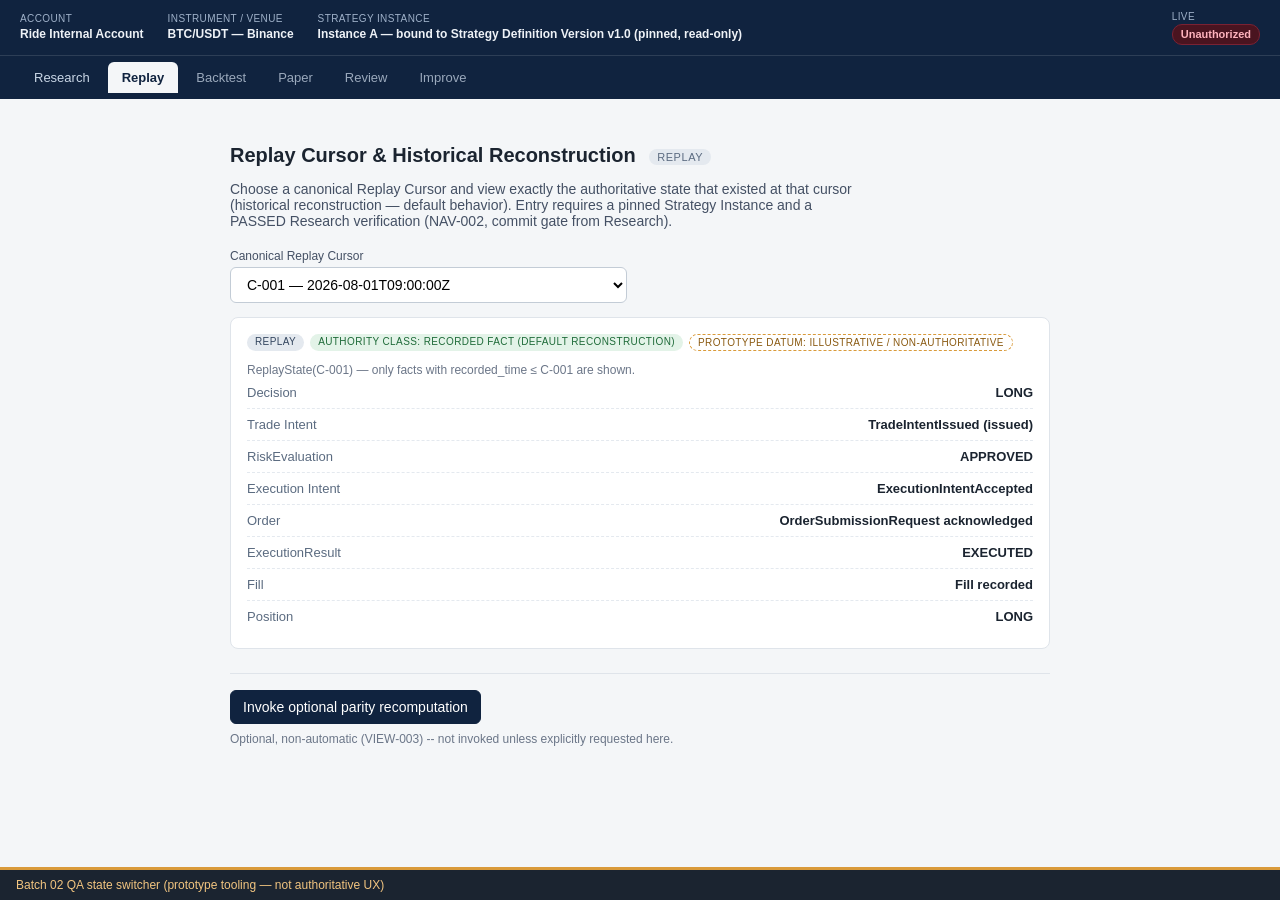
==== prototype/phase-2/batch-02/index.html @ 1adb3680 "Author Phase 2 Product Prototype Batch 02: Replay reconstruction + optional parity verification Seco" ====
<!doctype html>
<html lang="en">
<head>
<meta charset="utf-8">
<meta name="viewport" content="width=device-width, initial-scale=1">
<title>Ride — Phase 2 Prototype — Batch 02 (Replay reconstruction + optional parity)</title>
<link rel="stylesheet" href="styles.css">
</head>
<body>

<!-- WS-001 Ride Workspace Shell (bounded subset, same convention as Batch 01). This is a
     separate, self-contained page — it does NOT share live JS state with Batch 01's page.
     "Arriving from Research" context (pinned Strategy Instance, Research verification outcome)
     is represented as Batch-02-local simulated incoming context (QA panel), NOT by re-
     implementing VIEW-001/VIEW-002. -->
<header class="shell" id="shell">
  <div class="shell-row shell-context-bar" id="context-bar">
    <div class="context-item">
      <span class="context-label">Account</span>
      <span class="context-value" id="ctx-account">Ride Internal Account</span>
    </div>
    <div class="context-item">
      <span class="context-label">Instrument / Venue</span>
      <span class="context-value" id="ctx-instrument">BTC/USDT — Binance</span>
    </div>
    <div class="context-item">
      <span class="context-label">Strategy Instance</span>
      <span class="context-value" id="ctx-strategy-instance">— see below —</span>
    </div>
    <div class="context-item context-item-live">
      <span class="context-label">Live</span>
      <span class="context-value badge badge-unauthorized" id="ctx-live">Unauthorized</span>
    </div>
  </div>
  <nav class="shell-row shell-nav" id="nav-bar" aria-label="Lifecycle stage navigation">
    <a class="nav-btn" href="../batch-01/index.html" data-nav="NAV-001">Research</a>
    <button class="nav-btn nav-btn-active" data-nav="NAV-002" data-target="screen-scr-002">Replay</button>
    <button class="nav-btn nav-btn-deferred" data-nav="NAV-003" data-target="screen-deferred" data-stage="Backtest">Backtest</button>
    <button class="nav-btn nav-btn-deferred" data-nav="NAV-004" data-target="screen-deferred" data-stage="Paper">Paper</button>
    <button class="nav-btn nav-btn-deferred" data-nav="NAV-005" data-target="screen-deferred" data-stage="Review">Review</button>
    <button class="nav-btn nav-btn-deferred" data-nav="NAV-006" data-target="screen-deferred" data-stage="Improve">Improve</button>
  </nav>
</header>

<main id="main">

  <!-- SCR-002 Replay Cursor & Historical Reconstruction. Traceability: traceability.md#scr-002 -->
  <section class="screen" id="screen-scr-002" data-screen="SCR-002">
    <h1>Replay Cursor &amp; Historical Reconstruction <span class="stage-label">Replay</span></h1>
    <p class="purpose">Choose a canonical Replay Cursor and view exactly the authoritative state
      that existed at that cursor (historical reconstruction — default behavior). Entry requires
      a pinned Strategy Instance and a PASSED Research verification (NAV-002, commit gate from
      Research).</p>

    <div id="scr-002-precondition-body">
      <!-- populated by app.js: NAV-002-level gate (missing Strategy Instance / verification not
           PASSED) or the cursor picker + reconstruction body -->
    </div>
  </section>

  <!-- VIEW-003 Parity Recomputation Result. Traceability: traceability.md#view-003 -->
  <section class="screen screen-hidden" id="screen-view-003" data-screen="VIEW-003">
    <h1>Parity Recomputation Result <span class="stage-label">Replay</span></h1>
    <p class="purpose">Optional, non-authoritative verification that recomputed Decision logic
      matches the recorded Decision at the current cursor — never invoked automatically, never a
      write path into the Decision authoritative stream.</p>

    <div id="view-003-body">
      <!-- populated by app.js -->
    </div>

    <div class="exit-row">
      <button class="btn" data-nav="NAV-002" data-target="screen-scr-002">Back to Replay</button>
    </div>
  </section>

  <!-- Placeholder for stages not included in Batch 02. -->
  <section class="screen screen-hidden" id="screen-deferred" data-screen="DEFERRED">
    <h1><span id="deferred-stage-name">This stage</span> <span class="stage-label">Deferred</span></h1>
    <p class="purpose">Read-only navigation to this destination is preserved (UX-P-5), but its
      substantive screen/view content is not authored in Batch 02 — it is deferred to a later
      Phase 2 batch. No behavior is invented here.</p>
    <button class="btn" data-nav="NAV-002" data-target="screen-scr-002">Back to Replay</button>
  </section>

</main>

<!-- Prototype QA panel — NOT part of the authoritative UX itself. Also used here to simulate
     "arriving from Research" incoming context (pinned Strategy Instance / verification outcome)
     without re-implementing VIEW-001/VIEW-002 as new surfaces. -->
<footer class="qa-panel" id="qa-panel">
  <button id="qa-toggle" class="qa-toggle" aria-expanded="false">Batch 02 QA state switcher (prototype tooling — not authoritative UX)</button>
  <div class="qa-body qa-hidden" id="qa-body">
    <div class="qa-group">
      <span class="qa-group-label">Simulated incoming context (NAV-002 precondition)</span>
      <button class="qa-btn" data-qa="incoming-ok">Strategy Instance pinned + verification PASSED (default)</button>
      <button class="qa-btn" data-qa="incoming-no-instance">No Strategy Instance pinned</button>
      <button class="qa-btn" data-qa="incoming-not-passed">Verification FAILED/INDETERMINATE</button>
    </div>
    <div class="qa-group">
      <span class="qa-group-label">SCR-002 states</span>
      <button class="qa-btn" data-qa="scr002-loading">STATE-001 loading</button>
      <button class="qa-btn" data-qa="scr002-normal">Normal reconstruction</button>
    </div>
    <div class="qa-group">
      <span class="qa-group-label">VIEW-003 outcome (demo-selected, non-computed)</span>
      <button class="qa-btn" data-qa="view003-match">STATE-007 MATCH</button>
      <button class="qa-btn" data-qa="view003-mismatch">STATE-008 MISMATCH</button>
      <button class="qa-btn" data-qa="view003-indeterminate">STATE-030 INDETERMINATE</button>
    </div>
    <div class="qa-group">
      <button class="qa-btn qa-btn-reset" id="qa-reset">Reset demo state</button>
    </div>
  </div>
</footer>

<script src="app.js"></script>
</body>
</html>
---- prototype/phase-2/batch-02/styles.css ----
/* Ride — Phase 2 Prototype — Batch 02. Illustrative styling only.
   No pixel/branding decision is authoritative — Out-of-scope per ux-blueprint.md.
   Duplicated (not shared/linked) from Batch 01's visual conventions on purpose — keeps each
   batch independently reviewable/mutable without cross-batch coupling. */

* { box-sizing: border-box; }

body {
  margin: 0;
  font-family: -apple-system, BlinkMacSystemFont, "Segoe UI", Helvetica, Arial, sans-serif;
  color: #1b2430;
  background: #f4f6f8;
}

/* ---- WS-001 shell ---- */

.shell {
  background: #10233f;
  color: #eef2f7;
  position: sticky;
  top: 0;
  z-index: 10;
}

.shell-row {
  display: flex;
  align-items: center;
  gap: 24px;
  padding: 10px 20px;
}

.shell-context-bar {
  border-bottom: 1px solid rgba(255,255,255,0.12);
  flex-wrap: wrap;
}

.context-item {
  display: flex;
  flex-direction: column;
  font-size: 12px;
  line-height: 1.4;
}

.context-item-live {
  margin-left: auto;
}

.context-label {
  text-transform: uppercase;
  letter-spacing: 0.04em;
  color: #9fb1c9;
  font-size: 10px;
}

.context-value {
  font-weight: 600;
}

.badge {
  display: inline-block;
  padding: 2px 8px;
  border-radius: 10px;
  font-size: 11px;
}

.badge-unauthorized {
  background: #4a1420;
  color: #ffb3bd;
  border: 1px solid #7a2233;
}

.shell-nav {
  gap: 4px;
  padding-top: 6px;
  padding-bottom: 6px;
}

.nav-btn {
  display: inline-block;
  background: transparent;
  border: none;
  color: #c9d6e6;
  padding: 8px 14px;
  border-radius: 6px 6px 0 0;
  cursor: pointer;
  font-size: 13px;
  text-decoration: none;
}

.nav-btn:hover {
  background: rgba(255,255,255,0.08);
}

.nav-btn-active {
  background: #f4f6f8;
  color: #10233f;
  font-weight: 700;
}

.nav-btn-deferred {
  opacity: 0.75;
}

/* ---- main content ---- */

main {
  max-width: 860px;
  margin: 0 auto;
  padding: 28px 20px 140px;
}

.screen h1 {
  font-size: 20px;
  margin-bottom: 4px;
}

.stage-label {
  font-size: 11px;
  font-weight: 500;
  text-transform: uppercase;
  letter-spacing: 0.05em;
  color: #5b6b80;
  background: #e4e9ef;
  padding: 2px 8px;
  border-radius: 10px;
  vertical-align: middle;
  margin-left: 8px;
}

.purpose {
  color: #445064;
  font-size: 14px;
  max-width: 640px;
  margin-bottom: 20px;
}

.screen-hidden {
  display: none;
}

.field-row {
  margin-bottom: 14px;
}

.field-row label {
  display: block;
  font-size: 12px;
  color: #445064;
  margin-bottom: 4px;
}

select, .btn {
  font-size: 14px;
  padding: 8px 12px;
  border-radius: 6px;
  border: 1px solid #c3ccd6;
  background: #fff;
}

.btn {
  cursor: pointer;
}

.btn-primary {
  background: #10233f;
  color: #fff;
  border-color: #10233f;
}

.btn-primary:disabled {
  background: #9fb1c9;
  border-color: #9fb1c9;
  cursor: not-allowed;
}

.exit-row {
  margin-top: 24px;
  padding-top: 16px;
  border-top: 1px solid #dfe4ea;
}

.hint {
  font-size: 12px;
  color: #6b7688;
  margin-top: 8px;
  max-width: 520px;
}

/* ---- state panels ---- */

.panel {
  border: 1px solid #dfe4ea;
  border-radius: 8px;
  padding: 16px;
  background: #fff;
  margin-bottom: 16px;
}

.panel-loading {
  color: #6b7688;
  font-style: italic;
}

.panel-blocked {
  border-color: #d99a3a;
  background: #fff8ec;
}

.panel-blocked .panel-title {
  color: #8a5a12;
}

.panel-fail {
  border-color: #c0455a;
  background: #fdf1f3;
}

.panel-fail .panel-title {
  color: #8a1f32;
}

.panel-indeterminate {
  border-color: #7a6bd9;
  background: #f4f2fd;
}

.panel-indeterminate .panel-title {
  color: #4a3a9e;
}

.panel-passed {
  border-color: #3f9d5c;
  background: #f0faf3;
}

.panel-passed .panel-title {
  color: #1f6b39;
}

.panel-title {
  font-weight: 700;
  margin-bottom: 6px;
}

.evidence-row {
  display: flex;
  justify-content: space-between;
  padding: 6px 0;
  border-bottom: 1px dashed #e4e9ef;
  font-size: 13px;
}

.evidence-row:last-child {
  border-bottom: none;
}

.evidence-label {
  color: #5b6b80;
}

.evidence-value {
  font-weight: 600;
  text-align: right;
}

.label-row {
  display: flex;
  gap: 6px;
  margin-bottom: 12px;
  flex-wrap: wrap;
}

.mode-label, .authority-label, .prototype-datum-label {
  font-size: 10px;
  text-transform: uppercase;
  letter-spacing: 0.04em;
  padding: 2px 8px;
  border-radius: 10px;
}

/* Prototype-datum-label communicates that the ACTUAL displayed value is a mock fixture, never a
   real recorded/recomputed fact — kept visually distinct from authority-label (which
   communicates the authority CLASS the production feature would carry). Same pattern as Batch
   01 (P2-B01-A-MAJ-01). */
.prototype-datum-label {
  background: transparent;
  color: #8a5a12;
  border: 1px dashed #d99a3a;
}

.mode-label {
  background: #e4e9ef;
  color: #33455e;
}

.authority-label-authoritative {
  background: #e3f3e8;
  color: #1f6b39;
}

.authority-label-recomputation {
  background: #eee9fb;
  color: #4a3a9e;
}

/* ---- SCR-002 lineage ---- */

.lineage-list {
  display: flex;
  flex-direction: column;
  gap: 0;
}

.lineage-step {
  display: flex;
  justify-content: space-between;
  padding: 8px 0;
  border-bottom: 1px dashed #e4e9ef;
  font-size: 13px;
}

.lineage-step:last-child {
  border-bottom: none;
}

.lineage-step-name {
  color: #5b6b80;
  min-width: 140px;
}

.lineage-step-value {
  font-weight: 600;
  text-align: right;
}

/* ---- VIEW-003 pinned-axis checklist ---- */

.axis-list {
  display: flex;
  flex-direction: column;
  gap: 0;
  margin-bottom: 12px;
}

.axis-row {
  display: flex;
  justify-content: space-between;
  align-items: center;
  padding: 6px 0;
  border-bottom: 1px dashed #e4e9ef;
  font-size: 12px;
}

.axis-row:last-child {
  border-bottom: none;
}

.axis-name {
  color: #445064;
}

.axis-status {
  font-weight: 600;
  padding: 1px 8px;
  border-radius: 8px;
  font-size: 11px;
}

.axis-status-ok {
  background: #e3f3e8;
  color: #1f6b39;
}

.axis-status-differs {
  background: #fdf1f3;
  color: #8a1f32;
}

.axis-status-unresolved {
  background: #f4f2fd;
  color: #4a3a9e;
}

.representation-compare {
  display: grid;
  grid-template-columns: 1fr 1fr;
  gap: 16px;
  margin-bottom: 16px;
}

@media (max-width: 640px) {
  .representation-compare {
    grid-template-columns: 1fr;
  }
}

.representation-panel h3 {
  font-size: 13px;
  margin: 0 0 8px;
  color: #33455e;
}

.digest-note {
  font-size: 12px;
  color: #6b7688;
  border-left: 3px solid #d99a3a;
  padding: 8px 12px;
  background: #fff8ec;
  margin-bottom: 16px;
}

.instance-list {
  display: flex;
  flex-direction: column;
  gap: 8px;
}

.instance-row {
  display: flex;
  align-items: center;
  justify-content: space-between;
  border: 1px solid #dfe4ea;
  border-radius: 8px;
  padding: 10px 14px;
  background: #fff;
}

.instance-row-pinned {
  border-color: #3f9d5c;
  background: #f0faf3;
}

/* ---- QA panel ---- */

.qa-panel {
  position: fixed;
  bottom: 0;
  left: 0;
  right: 0;
  background: #1b2430;
  color: #cfd8e3;
  border-top: 3px solid #d99a3a;
  z-index: 20;
}

.qa-toggle {
  width: 100%;
  text-align: left;
  background: transparent;
  color: #f2c580;
  border: none;
  padding: 8px 16px;
  font-size: 12px;
  cursor: pointer;
}

.qa-body {
  padding: 10px 16px 16px;
  display: flex;
  gap: 24px;
  flex-wrap: wrap;
}

.qa-hidden {
  display: none;
}

.qa-group {
  display: flex;
  align-items: center;
  gap: 6px;
  flex-wrap: wrap;
}

.qa-group-label {
  font-size: 11px;
  color: #8fa0b8;
  margin-right: 4px;
}

.qa-btn {
  font-size: 11px;
  padding: 5px 9px;
  border-radius: 5px;
  border: 1px solid #3a4a63;
  background: #253449;
  color: #cfd8e3;
  cursor: pointer;
}

.qa-btn:hover {
  background: #33455e;
}

.qa-btn-reset {
  border-color: #7a2233;
  color: #ffb3bd;
}
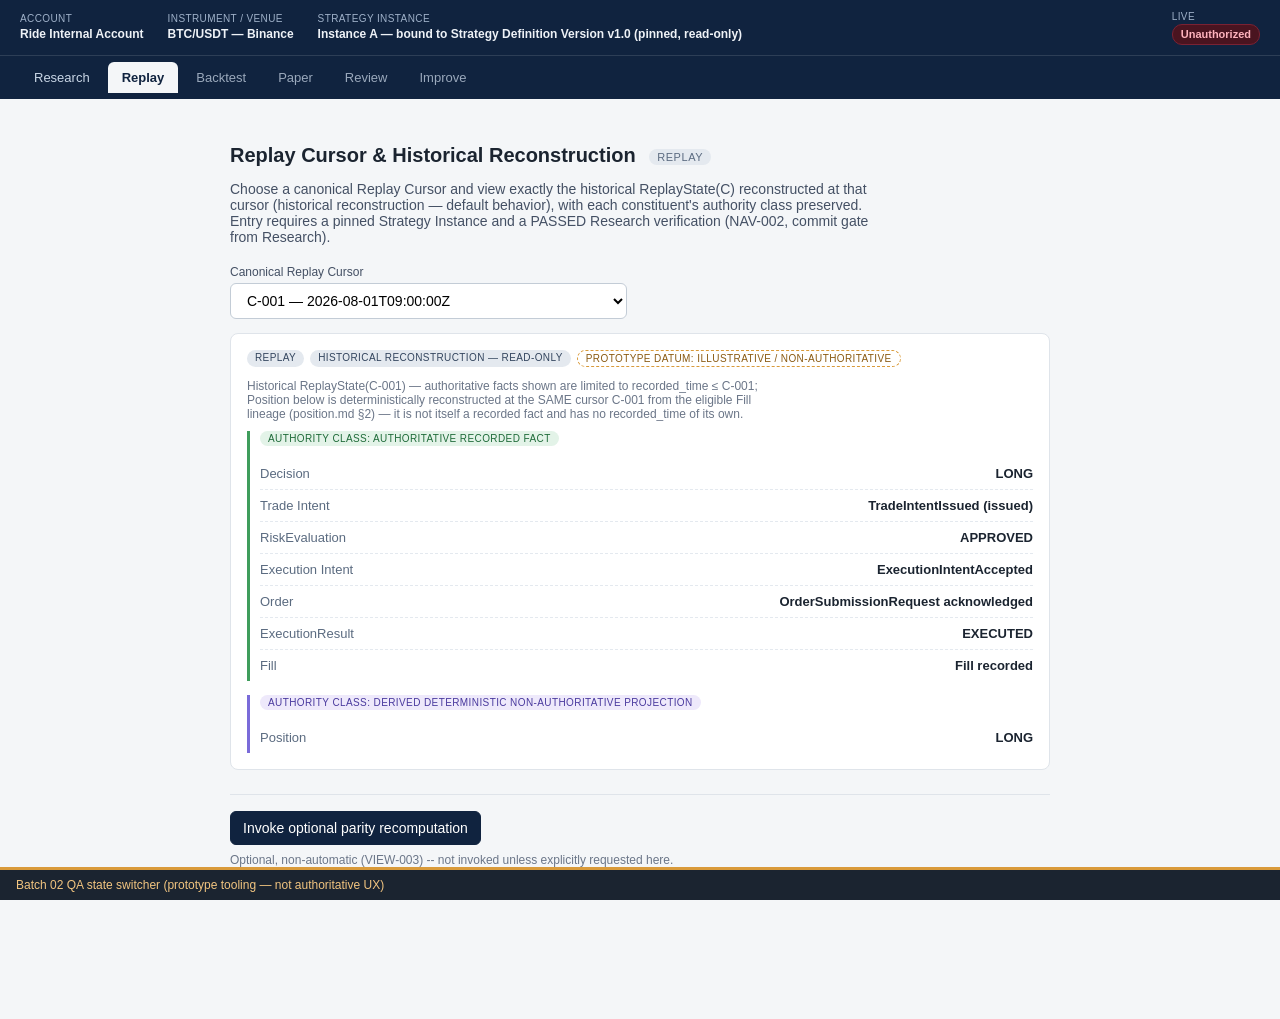
==== commit e8fb6fd7: "Batch 02: correct SCR-002 authority-class separation (P2-BCC-MAJ-01) Closes the remaining prototype-" ====
--- a/prototype/phase-2/batch-02/index.html
+++ b/prototype/phase-2/batch-02/index.html
@@ -47,10 +47,10 @@
   <!-- SCR-002 Replay Cursor & Historical Reconstruction. Traceability: traceability.md#scr-002 -->
   <section class="screen" id="screen-scr-002" data-screen="SCR-002">
     <h1>Replay Cursor &amp; Historical Reconstruction <span class="stage-label">Replay</span></h1>
-    <p class="purpose">Choose a canonical Replay Cursor and view exactly the authoritative state
-      that existed at that cursor (historical reconstruction — default behavior). Entry requires
-      a pinned Strategy Instance and a PASSED Research verification (NAV-002, commit gate from
-      Research).</p>
+    <p class="purpose">Choose a canonical Replay Cursor and view exactly the historical
+      ReplayState(C) reconstructed at that cursor (historical reconstruction — default behavior),
+      with each constituent's authority class preserved. Entry requires a pinned Strategy Instance
+      and a PASSED Research verification (NAV-002, commit gate from Research).</p>
 
     <div id="scr-002-precondition-body">
       <!-- populated by app.js: NAV-002-level gate (missing Strategy Instance / verification not
--- a/prototype/phase-2/batch-02/styles.css
+++ b/prototype/phase-2/batch-02/styles.css
@@ -333,6 +333,25 @@
   text-align: right;
 }
 
+/* v1.4 (closes P2-BCC-MAJ-01, prototype-side): two visually distinct groups so the authoritative
+   recorded-fact lineage and Position's derived, non-authoritative projection are never presented
+   under one universal authority label — same border-left accent convention as later batches'
+   evidence-group-upstream/downstream pattern. */
+.lineage-group {
+  margin-top: 10px;
+}
+
+.lineage-group-recorded {
+  border-left: 3px solid #3f9d5c;
+  padding-left: 10px;
+}
+
+.lineage-group-position {
+  border-left: 3px solid #7a6bd9;
+  padding-left: 10px;
+  margin-top: 14px;
+}
+
 /* ---- VIEW-003 pinned-axis checklist ---- */
 
 .axis-list {
@@ -379,6 +398,13 @@
 .axis-status-unresolved {
   background: #f4f2fd;
   color: #4a3a9e;
+}
+
+/* Distinct from axis-status-ok on purpose (closes P2-B02-B-MAJ-01) -- "not applicable" must
+   never look like "resolved, consistent." Neutral/grey, not green. */
+.axis-status-not-applicable {
+  background: #e4e9ef;
+  color: #5b6b80;
 }
 
 .representation-compare {
